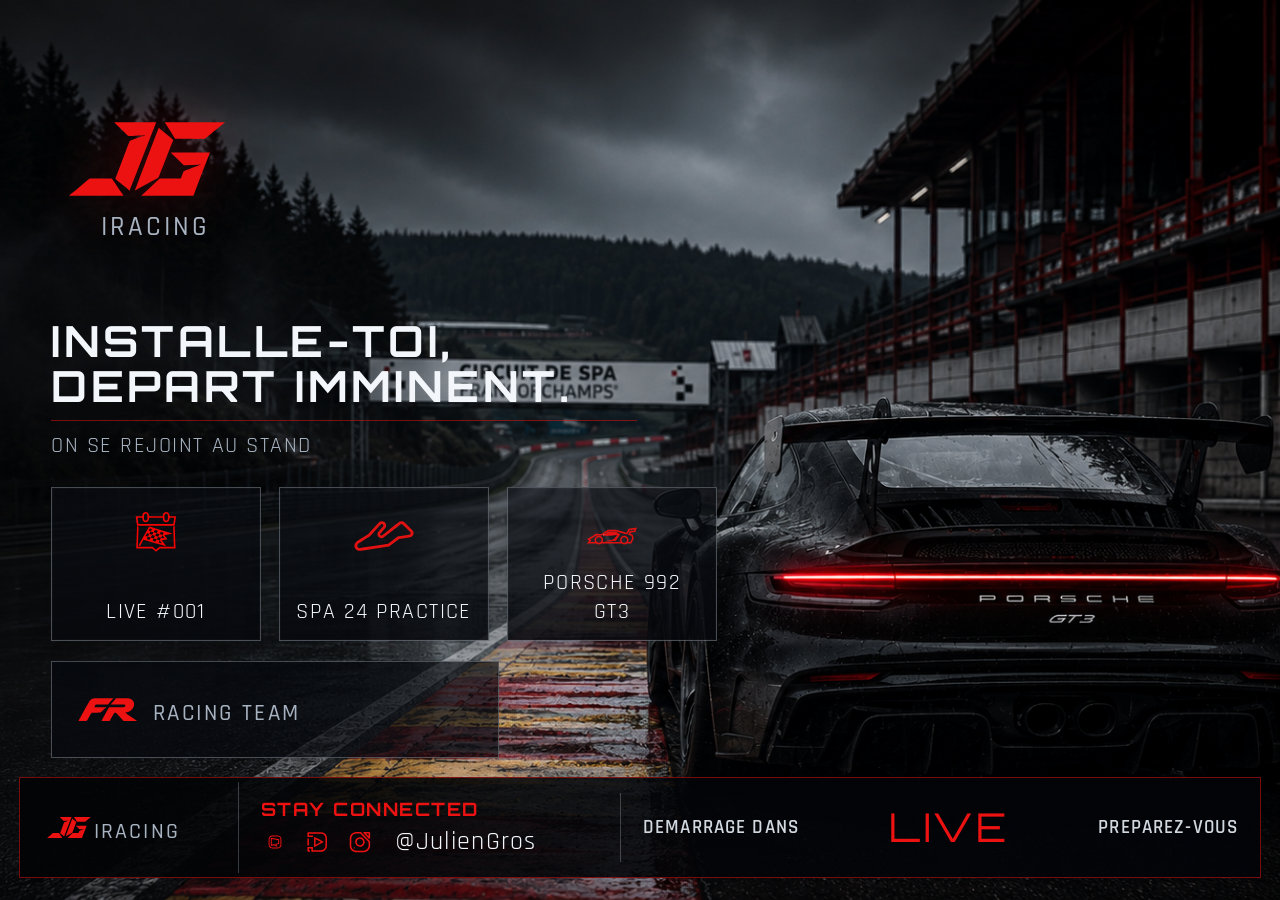
==== scenes/01-attente/index.html @ 0b2fe901 "feat(scene-01): add configurable OBS waiting scene with new branding assets and layout" ====
<!doctype html>
<html lang="fr">
  <head>
    <meta charset="UTF-8" />
    <meta name="viewport" content="width=device-width, initial-scale=1.0" />
    <title>OBS Scene 01 - Attente</title>
    <link rel="preconnect" href="https://fonts.googleapis.com" />
    <link rel="preconnect" href="https://fonts.gstatic.com" crossorigin />
    <link
      href="https://fonts.googleapis.com/css2?family=Orbitron:wght@500;700;800&family=Rajdhani:wght@400;500;600;700&display=swap"
      rel="stylesheet"
    />
    <link rel="stylesheet" href="./styles.css" />
  </head>
  <body>
    <main class="scene" role="img" aria-label="Scene d'attente iRacing avec compte a rebours">
      <div class="scene__background" aria-hidden="true"></div>
      <div class="scene__noise" aria-hidden="true"></div>
      <div class="scene__left-overlay" aria-hidden="true"></div>

      <section class="scene__content">
        <header class="brand-hero">
          <div class="brand-lockup" aria-label="JG et iRacing">
            <img src="./assets/logos/jg-logo.svg" alt="JG" class="brand-lockup__logo" />
            <span class="brand-lockup__text">iRACING</span>
          </div>
        </header>

        <section class="hero-copy">
          <h1 class="hero-copy__title">INSTALLE-TOI, DEPART IMMINENT.</h1>
          <p class="hero-copy__subtitle">ON SE REJOINT AU STAND</p>
        </section>

        <section class="session-cards" id="sessionCards" aria-label="Infos de session"></section>

        <section class="team-card" aria-label="Equipe">
          <img src="./assets/logos/fr-racing-team-logo.svg" alt="FR" class="team-card__logo" />
          <span class="team-card__text">RACING TEAM</span>
        </section>
      </section>

      <footer class="bottom-bar" aria-label="Informations live">
        <section class="bottom-bar__segment bottom-bar__segment--brand">
          <img src="./assets/logos/jg-logo.svg" alt="JG" class="bottom-bar__brand-logo" />
          <span class="bottom-bar__brand-text">iRACING</span>
        </section>

        <section class="bottom-bar__segment bottom-bar__segment--social">
          <h2 class="bottom-bar__label">STAY CONNECTED</h2>
          <div class="social-row">
            <img src="./assets/icons/twitch.svg" alt="Twitch" class="social-row__icon" />
            <img src="./assets/icons/youtube.svg" alt="YouTube" class="social-row__icon" />
            <img src="./assets/icons/instagram.svg" alt="Instagram" class="social-row__icon" />
            <span class="social-row__handle">@JulienGros</span>
          </div>
        </section>

        <section class="bottom-bar__segment bottom-bar__segment--countdown">
          <span class="countdown__label">DEMARRAGE DANS</span>
          <span class="countdown__value" id="countdownValue">04:32</span>
          <span class="countdown__cta">PREPAREZ-VOUS</span>
        </section>
      </footer>
    </main>

    <script src="./live-config.js" defer></script>
    <script src="./script.js" defer></script>
  </body>
</html>
---- scenes/01-attente/styles.css ----
:root {
  --bg-dark: #05070a;
  --bg-panel: rgba(7, 10, 15, 0.7);
  --border-soft: rgba(192, 202, 216, 0.35);
  --text-main: #f3f7fb;
  --text-muted: #a8b3c1;
  --accent-red: #ed1212;
  --accent-red-soft: rgba(237, 18, 18, 0.5);
  --shadow-red: 0 0 28px rgba(237, 18, 18, 0.25);
}

* {
  box-sizing: border-box;
}

html,
body {
  margin: 0;
  width: 100%;
  height: 100%;
  overflow: hidden;
  background: var(--bg-dark);
  color: var(--text-main);
}

.scene {
  position: relative;
  width: 100vw;
  height: 100vh;
  font-family: "Rajdhani", "Segoe UI", sans-serif;
}

.scene__background,
.scene__noise,
.scene__left-overlay {
  position: absolute;
  inset: 0;
}

.scene__background {
  background-image: url("./assets/images/jg-iracing-spa-fond.png");
  background-size: cover;
  background-position: center right;
}

.scene__noise {
  display: none;
}

.scene__left-overlay {
  display: none;
}

.scene__content {
  position: absolute;
  top: 7vh;
  left: clamp(1.5rem, 4vw, 4.5rem);
  z-index: 2;
  width: min(52vw, 56rem);
}

.brand-hero {
  display: flex;
  align-items: center;
  margin-bottom: clamp(1.8rem, 4vh, 3.2rem);
}

.brand-lockup {
  display: inline-flex;
  flex-direction: column;
  align-items: center;
  gap: clamp(-1.2rem, -2vh, -0.7rem);
}

.brand-lockup__logo {
  width: clamp(9.3rem, 15vw, 14rem);
  height: auto;
  filter: drop-shadow(var(--shadow-red));
}

.brand-lockup__text {
  font-family: "Rajdhani", "Segoe UI", sans-serif;
  color: var(--text-muted);
  font-weight: 500;
  letter-spacing: 0.1em;
  line-height: 1;
  font-size: clamp(1.15rem, 2.1vw, 2.05rem);
  transform: translate(0.5rem, -2.55rem);
  text-transform: uppercase;
}

.hero-copy {
  max-width: 88%;
  margin-bottom: clamp(1.5rem, 3vh, 2.5rem);
}

.hero-copy__title {
  margin: 0;
  font-family: "Orbitron", "Rajdhani", sans-serif;
  font-size: clamp(1.6rem, 3.35vw, 3.1rem);
  letter-spacing: 0.08em;
  line-height: 1.05;
  text-transform: uppercase;
  color: var(--text-main);
}

.hero-copy__subtitle {
  margin: 0.75rem 0 0;
  padding-top: 0.7rem;
  border-top: 1px solid var(--accent-red-soft);
  font-size: clamp(1rem, 1.7vw, 1.95rem);
  letter-spacing: 0.07em;
  color: var(--text-muted);
  text-transform: uppercase;
}

.session-cards {
  display: grid;
  grid-template-columns: repeat(3, minmax(0, 1fr));
  gap: 1.15rem;
  margin-bottom: 1.25rem;
}

.session-card {
  min-height: 8.7rem;
  background: linear-gradient(180deg, rgba(9, 12, 18, 0.62), rgba(6, 8, 12, 0.88));
  border: 1px solid var(--border-soft);
  padding: 1rem 1rem 0.9rem;
  display: flex;
  flex-direction: column;
  align-items: center;
  justify-content: space-between;
  box-shadow: inset 0 0 0 1px rgba(255, 255, 255, 0.02), 0 12px 30px rgba(0, 0, 0, 0.28);
}

.session-card__icon {
  width: 3.5rem;
  height: 3.5rem;
  display: block;
  margin-inline: auto;
  opacity: 0.95;
}

.session-card:nth-child(2) .session-card__icon,
.session-card:nth-child(3) .session-card__icon {
  width: 4rem;
  height: 4rem;
}

.session-card__text {
  margin: 0;
  font-size: clamp(1.22rem, 1.75vw, 2.05rem);
  font-weight: 400;
  letter-spacing: 0.06em;
  color: var(--text-main);
  text-align: center;
  text-transform: uppercase;
}

.session-card__text strong {
  color: var(--text-main);
  font-weight: 400;
}

.team-card {
  width: min(70%, 28rem);
  min-height: 5.4rem;
  border: 1px solid var(--border-soft);
  background: linear-gradient(135deg, rgba(6, 9, 14, 0.85), rgba(7, 9, 13, 0.62));
  display: flex;
  align-items: center;
  gap: 0.65rem;
  padding: 0.75rem 1.25rem;
}

.team-card__logo {
  height: 4.4rem;
}

.team-card__text {
  color: var(--text-muted);
  font-size: clamp(1.15rem, 1.8vw, 1.65rem);
  letter-spacing: 0.1em;
  font-weight: 500;
  text-transform: uppercase;
  transform: translateY(0.25rem);
}

.bottom-bar {
  position: absolute;
  left: 1.5vw;
  right: 1.5vw;
  bottom: 2.4vh;
  z-index: 3;
  min-height: 11.3vh;
  border: 1px solid var(--accent-red-soft);
  background: linear-gradient(90deg, rgba(2, 3, 5, 0.93), rgba(2, 4, 7, 0.86) 40%, rgba(3, 4, 8, 0.92));
  display: grid;
  grid-template-columns: 1fr 1.75fr 1.45fr;
  align-items: center;
}

.bottom-bar__segment {
  min-height: 70%;
  display: flex;
  align-items: center;
  padding: 0.9rem 1.35rem;
}

.bottom-bar__segment + .bottom-bar__segment {
  border-left: 1px solid rgba(189, 201, 213, 0.28);
}

.bottom-bar__segment--brand {
  gap: 0.75rem;
}

.bottom-bar__brand-logo {
  height: 3.4rem;
}

.bottom-bar__brand-text {
  color: var(--text-muted);
  font-size: 1.35rem;
  letter-spacing: 0.1em;
  font-weight: 500;
  text-transform: uppercase;
  transform: translate(-0.9rem, 0.25rem);
}

.bottom-bar__segment--social {
  display: grid;
  align-content: center;
  row-gap: 0.35rem;
}

.bottom-bar__label {
  margin: 0;
  color: var(--accent-red);
  letter-spacing: 0.08em;
  font-size: 1.15rem;
  font-family: "Orbitron", "Rajdhani", sans-serif;
  text-transform: uppercase;
}

.social-row {
  display: flex;
  align-items: center;
  gap: 0.9rem;
}

.social-row__icon {
  width: 1.75rem;
  height: 1.75rem;
}

.social-row__handle {
  font-size: 1.6rem;
  letter-spacing: 0.05em;
  margin-left: 0.4rem;
}

.bottom-bar__segment--countdown {
  justify-content: center;
  gap: 1.1rem;
  text-transform: uppercase;
}

.countdown__label,
.countdown__cta {
  color: #d2d8e0;
  font-size: clamp(1rem, 1.5vw, 1.55rem);
  letter-spacing: 0.06em;
  font-weight: 600;
  white-space: nowrap;
}

.countdown__value {
  color: var(--accent-red);
  font-family: "Orbitron", "Rajdhani", sans-serif;
  font-size: clamp(1.6rem, 3.1vw, 3.05rem);
  letter-spacing: 0.06em;
  line-height: 1;
  min-width: 8ch;
  text-align: center;
}

@media (max-width: 1100px) {
  .scene__content {
    width: 90vw;
  }

  .session-cards {
    grid-template-columns: 1fr;
    max-width: 23rem;
  }

  .team-card {
    max-width: 23rem;
    width: 100%;
  }

  .bottom-bar {
    grid-template-columns: 1fr;
    row-gap: 0.25rem;
    padding-block: 0.35rem;
  }

  .bottom-bar__segment {
    justify-content: center;
    text-align: center;
    min-height: auto;
  }

  .bottom-bar__segment + .bottom-bar__segment {
    border-left: 0;
    border-top: 1px solid rgba(189, 201, 213, 0.18);
  }
}
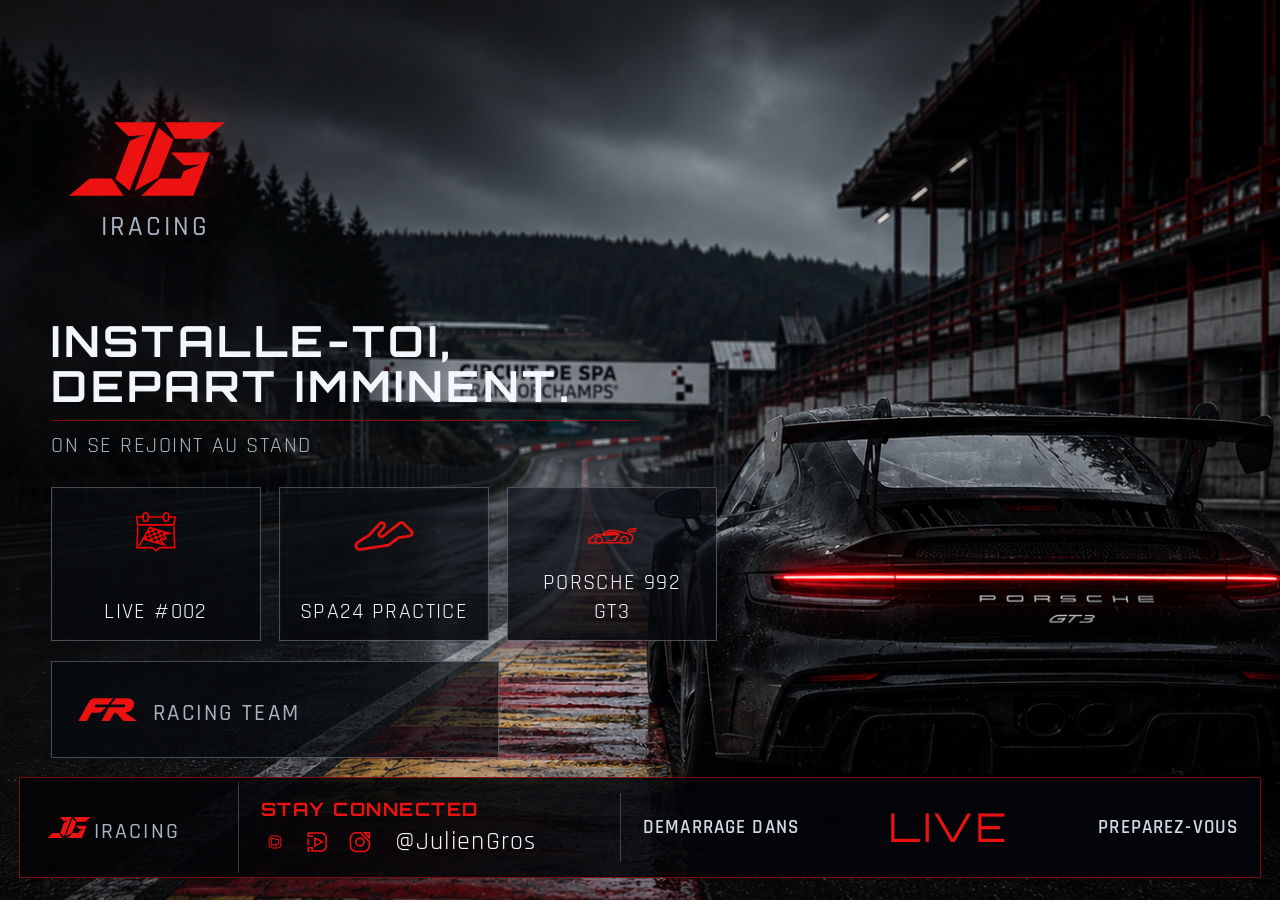
==== commit b4eb643a: "feat(scenes): add Scene 02 top live banner and centralize shared live config" ====
--- a/scenes/01-attente/index.html
+++ b/scenes/01-attente/index.html
@@ -21,7 +21,7 @@
       <section class="scene__content">
         <header class="brand-hero">
           <div class="brand-lockup" aria-label="JG et iRacing">
-            <img src="./assets/logos/jg-logo.svg" alt="JG" class="brand-lockup__logo" />
+            <img src="../assets/logos/logo-jg.svg" alt="JG" class="brand-lockup__logo" />
             <span class="brand-lockup__text">iRACING</span>
           </div>
         </header>
@@ -34,23 +34,23 @@
         <section class="session-cards" id="sessionCards" aria-label="Infos de session"></section>
 
         <section class="team-card" aria-label="Equipe">
-          <img src="./assets/logos/fr-racing-team-logo.svg" alt="FR" class="team-card__logo" />
+          <img src="../assets/logos/logo-fr-racing-team.svg" alt="FR" class="team-card__logo" />
           <span class="team-card__text">RACING TEAM</span>
         </section>
       </section>
 
       <footer class="bottom-bar" aria-label="Informations live">
         <section class="bottom-bar__segment bottom-bar__segment--brand">
-          <img src="./assets/logos/jg-logo.svg" alt="JG" class="bottom-bar__brand-logo" />
+          <img src="../assets/logos/logo-jg.svg" alt="JG" class="bottom-bar__brand-logo" />
           <span class="bottom-bar__brand-text">iRACING</span>
         </section>
 
         <section class="bottom-bar__segment bottom-bar__segment--social">
           <h2 class="bottom-bar__label">STAY CONNECTED</h2>
           <div class="social-row">
-            <img src="./assets/icons/twitch.svg" alt="Twitch" class="social-row__icon" />
-            <img src="./assets/icons/youtube.svg" alt="YouTube" class="social-row__icon" />
-            <img src="./assets/icons/instagram.svg" alt="Instagram" class="social-row__icon" />
+            <img src="../assets/icons/icon-twitch.svg" alt="Twitch" class="social-row__icon" />
+            <img src="../assets/icons/icon-youtube.svg" alt="YouTube" class="social-row__icon" />
+            <img src="../assets/icons/icon-instagram.svg" alt="Instagram" class="social-row__icon" />
             <span class="social-row__handle">@JulienGros</span>
           </div>
         </section>
@@ -63,7 +63,7 @@
       </footer>
     </main>
 
-    <script src="./live-config.js" defer></script>
+    <script src="../live-config.js" defer></script>
     <script src="./script.js" defer></script>
   </body>
 </html>
--- a/scenes/01-attente/styles.css
+++ b/scenes/01-attente/styles.css
@@ -38,7 +38,7 @@
 }
 
 .scene__background {
-  background-image: url("./assets/images/jg-iracing-spa-fond.png");
+  background-image: url("../assets/images/bg-spa-iracing.png");
   background-size: cover;
   background-position: center right;
 }
